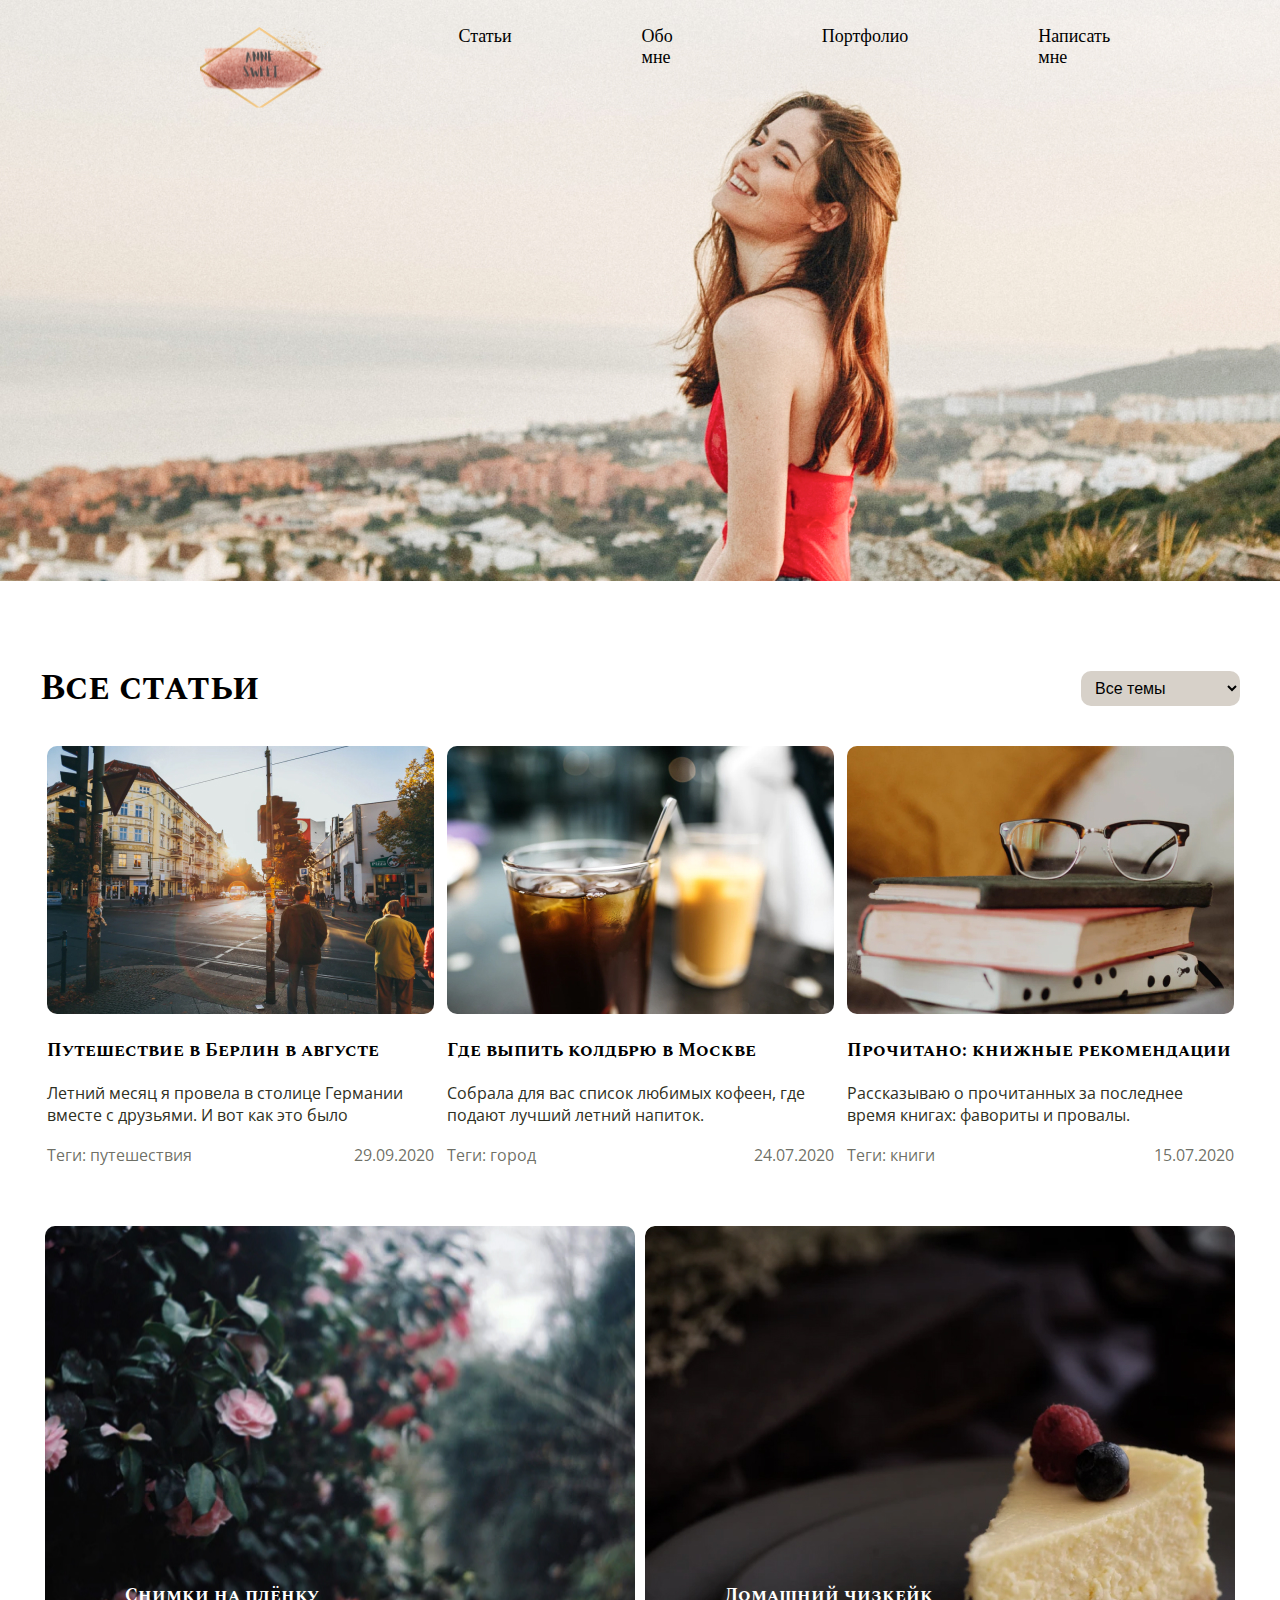
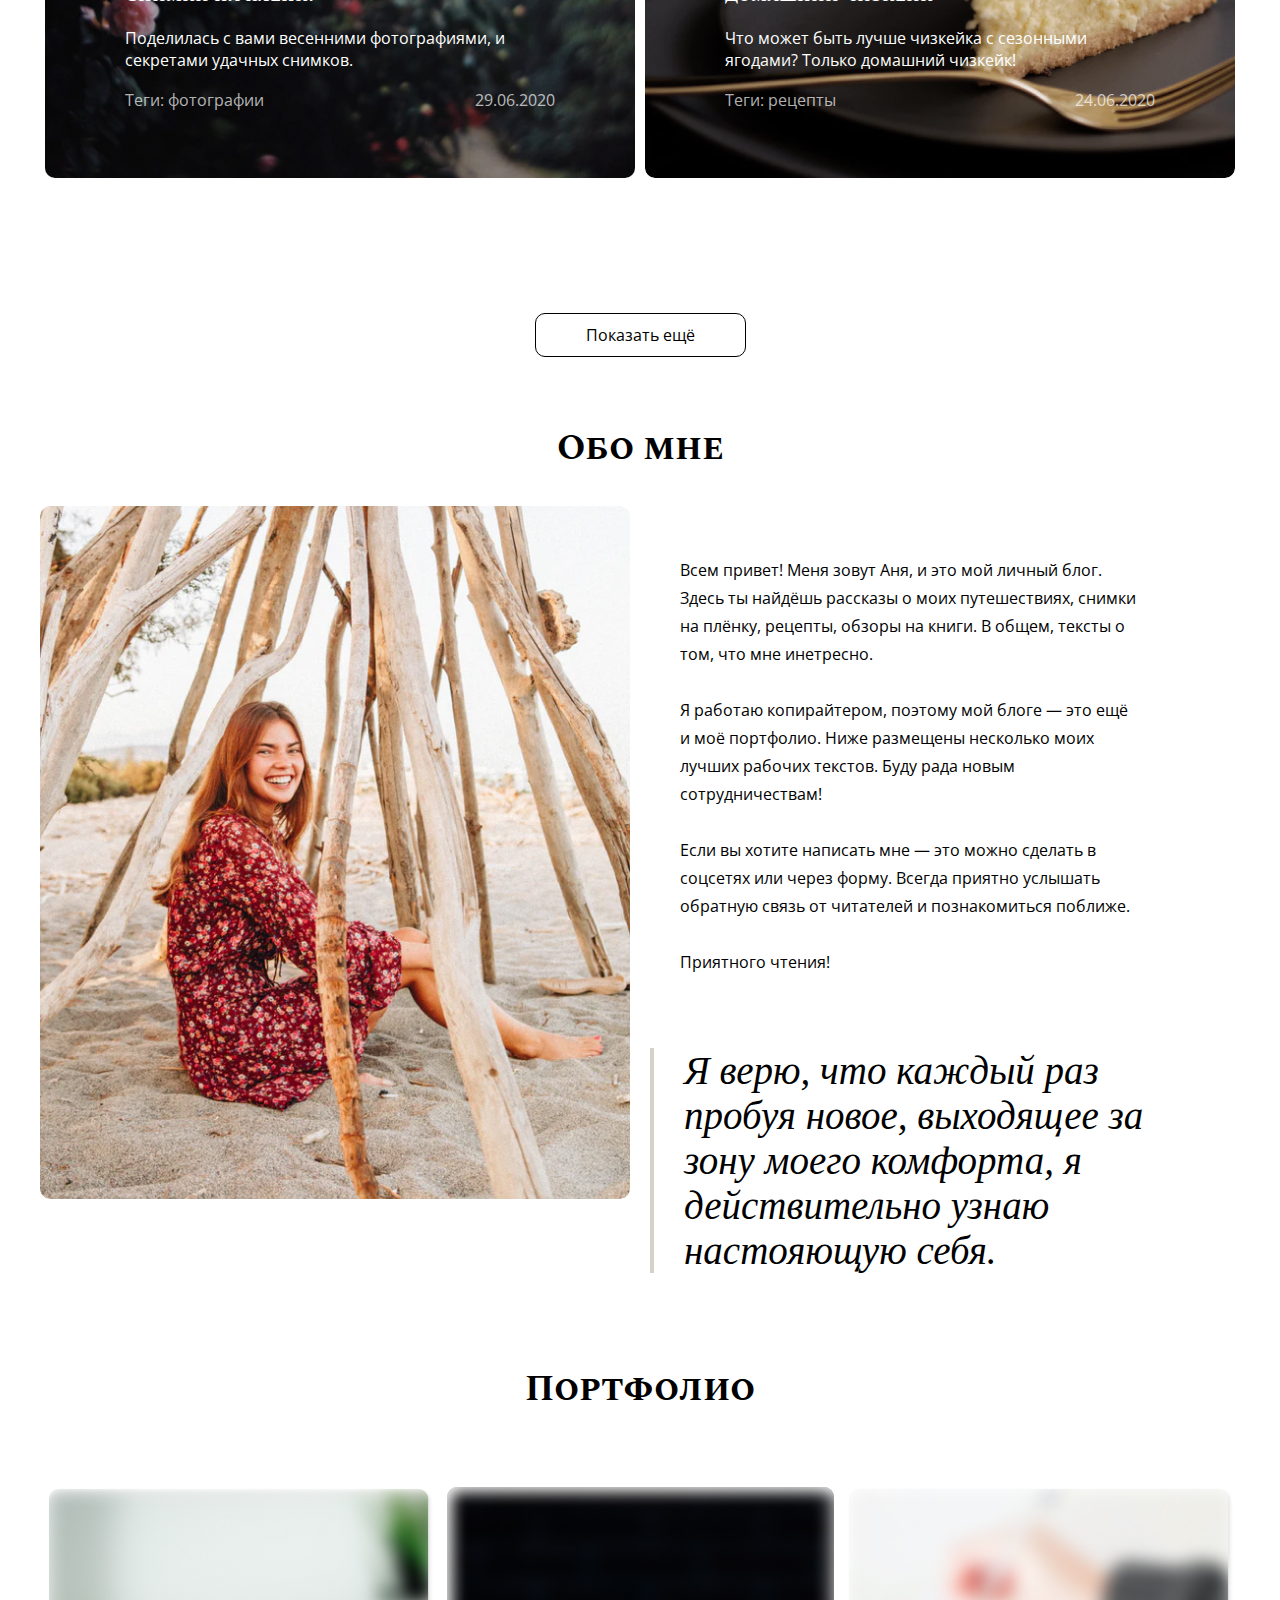
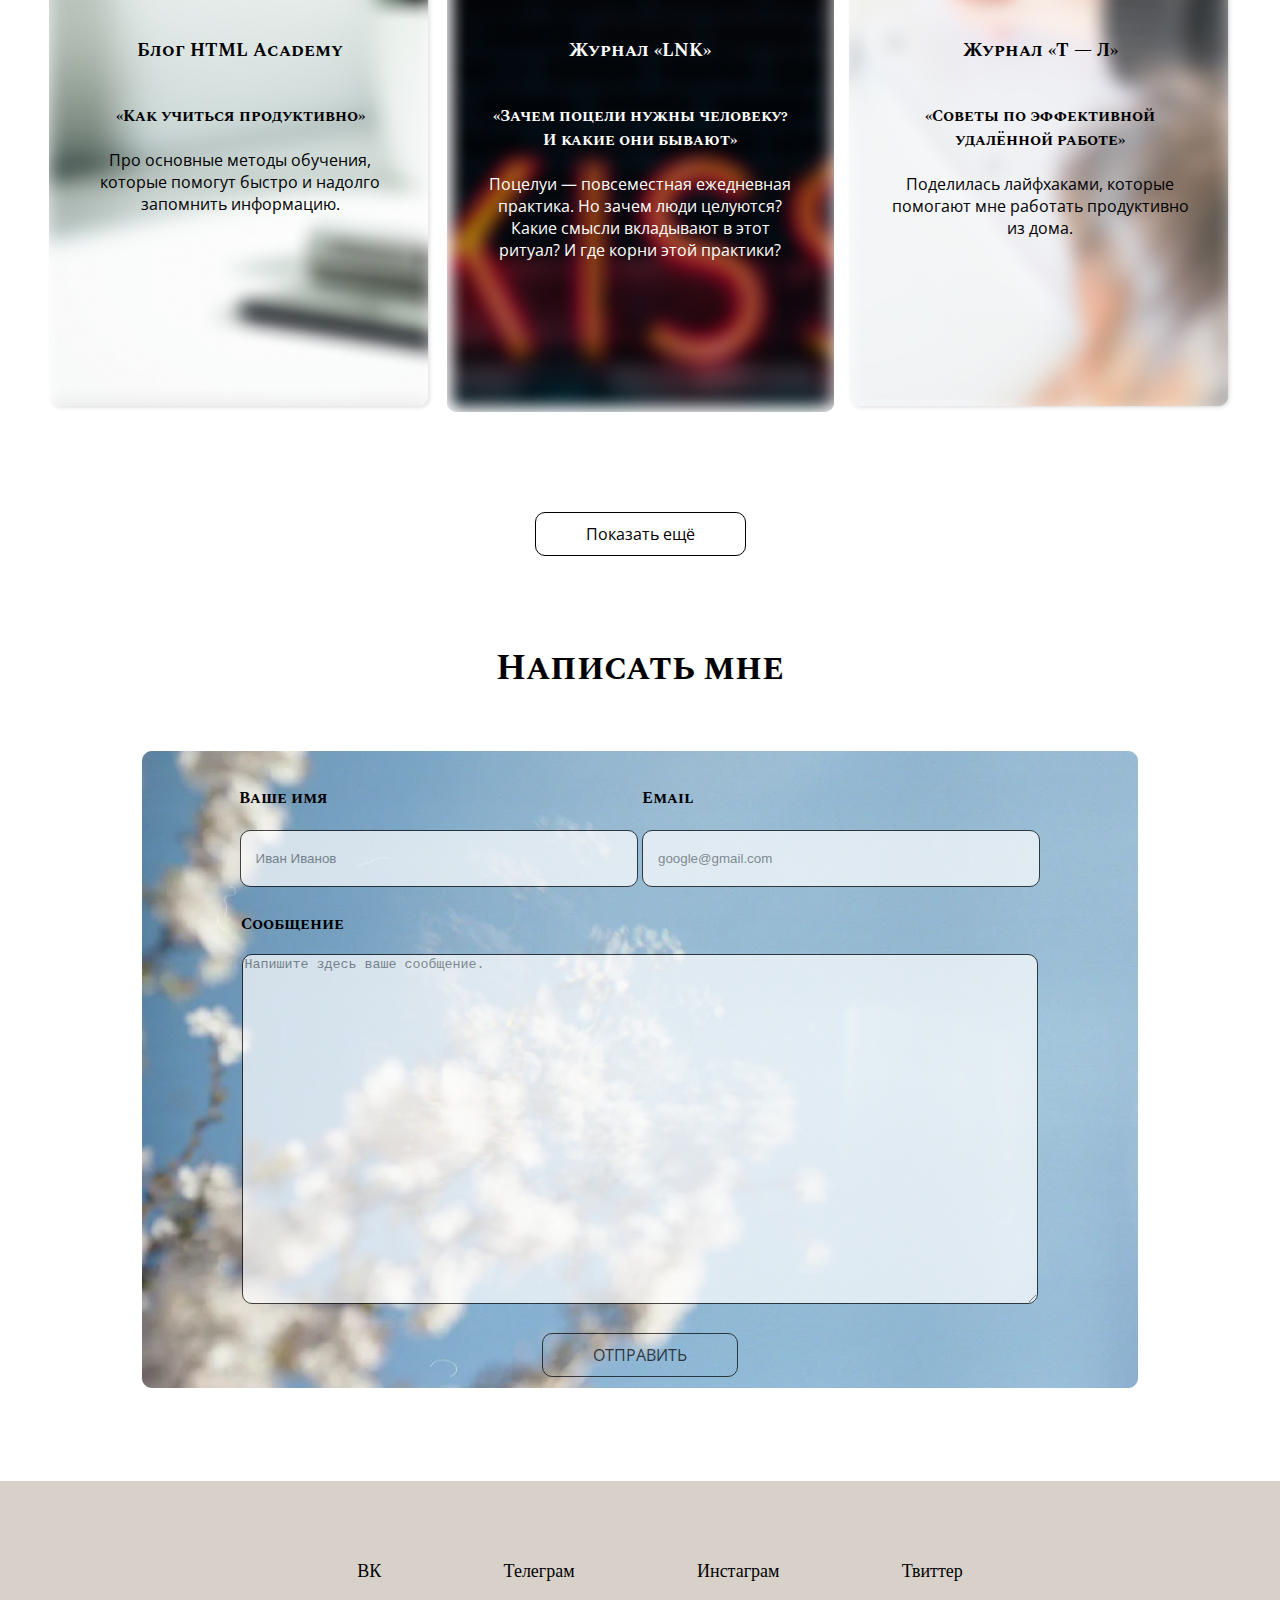
==== index.html @ 3b27bbf9 "Add files via upload" ====
<!DOCTYPE html>
<html lang="ru">

<head>
    <meta charset="UTF-8">
    <meta name="viewport" content="width=device-width, initial-scale=1.0">
    <link rel="stylesheet" href="/style.css">
    <title>Zaverstai</title>
</head>

<body>
    <header>
        <nav>
            <ul class="nav">
                <li class="img"><a href="/index.html"><img src="/images/logo.png" alt="logo" /></a></li>
                <li><a href="#posts">Статьи</a></li>
                <li><a href="#about">Обо мне</a></li>
                <li><a href="#portfolio">Портфолио</a></li>
                <li><a href="#feedback">Написать мне</a></li>
            </ul>
        </nav>
    </header>
    <section class="headerimg"></section>
    <main class="page">
        <section id="posts" class="posts">
            <div class="header-posts">
                <h2>Все статьи</h2>
                <select class="filter" name="thems" id="thems">
                    <option selected value="all">Все темы</option>
                    <option value="sity">Город</option>
                    <option value="books">Книги</option>
                    <option value="travels">Путешествия</option>
                    <option value="recipes">Рецепты</option>
                    <option value="photo">Фотографии</option>
                </select>
            </div>
            <div class="posts-m">
                <div class="post-m-detail news" data-category="travels">
                    <a href="/page.html"><img src="/images/post-m1.jpg" alt=""></a>
                    <div class="description">
                        <h3>Путешествие в Берлин в августе</h3>
                        <span>Летний месяц я провела в столице Германии вместе с друзьями. И вот как это было</span>
                        <br><br>
                        <span>Теги: путешествия</span>
                        <span>29.09.2020</span>
                    </div>
                </div>
                <div class="post-m-detail news" data-category="sity">
                    <a href="/page.html"><img src="/images/post-m2.jpg" alt=""></a>
                    <div class="description">
                        <h3>Где выпить колдбрю в Москве</h3>
                        <span>Собрала для вас список любимых кофеен, где подают лучший летний напиток.</span>
                        <br><br>
                        <span>Теги: город</span>
                        <span>24.07.2020</span>
                    </div>
                </div>
                <div class="post-m-detail news" data-category="books">
                    <a href="/page.html"><img src="/images/post-m3.jpg" alt=""></a>
                    <div class="description">
                        <h3>Прочитано: книжные рекомендации</h3>
                        <span>Рассказываю о прочитанных за последнее время книгах: фавориты и провалы.</span>
                        <br><br>
                        <span>Теги: книги</span>
                        <span>15.07.2020</span>
                    </div>
                </div>
            </div>
            <div class="posts-b">
                <div class="post-b-detail news" data-category="photo">
                    <a href="/page.html"><img src="/images/post-b1.jpg" alt=""></a>
                    <div class="description">
                        <h3>Снимки на плёнку</h3>
                        <span>Поделилась с вами весенними фотографиями, и секретами удачных снимков.</span>
                        <br><br>
                        <span>Теги: фотографии</span>
                        <span>29.06.2020</span>
                    </div>
                </div>
                <div class="post-b-detail news" data-category="recipes">
                    <a href="/page.html"><img src="/images/post-b2.jpg" alt=""></a>
                    <div class="description">
                        <h3>Домашний чизкейк</h3>
                        <span>Что может быть лучше чизкейка с сезонными ягодами? Только домашний чизкейк!</span>
                        <br><br>
                        <span>Теги: рецепты</span>
                        <span>24.06.2020</span>
                    </div>
                </div>
            </div>
            <button>Показать ещё</button>
        </section>
        <section id="about" class="about">
            <h2>Обо мне</h2>
            <div class="about-contain">
                <div class="about-img">
                    <img src="/images/about.jpg" alt="">
                </div>
                <div class="about-text">
                    <div>
                        Всем привет! Меня зовут Аня, и это мой личный блог.
                        Здесь ты найдёшь рассказы о моих путешествиях, снимки
                        на плёнку, рецепты, обзоры на книги. В общем, тексты о том,
                        что мне инетресно.
                        <br><br>
                        Я работаю копирайтером, поэтому мой блоге — это ещё и моё
                        портфолио. Ниже размещены несколько моих лучших
                        рабочих текстов. Буду рада новым сотрудничествам!
                        <br><br>
                        Если вы хотите написать мне — это можно сделать в соцсетях
                        или через форму. Всегда приятно услышать обратную связь
                        от читателей и познакомиться поближе.
                        <br><br>
                        Приятного чтения!
                    </div>
                    <blockquote>
                        Я верю, что каждый раз пробуя новое, выходящее за зону моего
                        комфорта, я действительно узнаю настояющую себя.
                    </blockquote>
                </div>
            </div>
        </section>
        <section id="portfolio" class="portfolio">
            <h2>Портфолио</h2>
            <div class="portfolio-list">
                <div class="description">
                    <h3>Блог HTML Academy</h3>
                    <h4>«Как учиться продуктивно»</h4>
                    <div>Про основные методы обучения, которые помогут быстро и надолго запомнить информацию.</div>
                </div>
                <div class="description">
                    <h3>Журнал «LNK»</h3>
                    <h4>«Зачем поцели нужны человеку? И какие они бывают»</h4>
                    <div>Поцелуи — повсеместная ежедневная практика. Но зачем люди целуются?
                        Какие смысли вкладывают в этот ритуал? И где корни этой практики?</div>
                </div>
                <div class="description">
                    <h3>Журнал «Т — Л»</h3>
                    <h4>«Советы по эффективной удалённой работе»</h4>
                    <div>Поделилась лайфхаками, которые помогают мне работать продуктивно из дома. </div>
                </div>
            </div>
            <button>Показать ещё</button>
        </section>
        <section id="feedback" class="feedback">
            <h2>Написать мне</h2>
            <form class="feedback-form" action="">
                <label for="name">Ваше имя</label>
                <label for="email">Email</label>
                <br>
                <input type="text" name="name" id="name" placeholder="Иван Иванов" required>
                <input type="email" name="email" id="email" placeholder="google@gmail.com" required>
                <br>
                <label for="message">Сообщение</label>
                <br>
                <textarea name="message" id="message" placeholder="Напишите здесь ваше сообщение." minlength="10" maxlength="200" required></textarea>
                <br>
                <button type="submit">ОТПРАВИТЬ</button>
            </form>
        </section>
    </main>
    <footer>
        <ul>
            <li><a href="#">ВК</a></li>
            <li><a href="#">Телеграм</a></li>
            <li><a href="#">Инстаграм</a></li>
            <li><a href="#">Твиттер</a></li>
        </ul>
    </footer>
    <script src="/script.js"></script>
</body>

</html>
---- style.css ----
@import url('https://fonts.googleapis.com/css2?family=Spectral+SC:wght@700&display=swap');
@import url('https://fonts.googleapis.com/css2?family=Open+Sans&display=swap');

* {
    box-sizing: border-box;
}

.hidden {
    display: none;
}

html {
    background: #E5E5E5;
    overflow-x: hidden;
}

body {
    max-width: 1440px;
    margin: auto;
    width: 100%;
    background-color: #ffffff;
}

main.page {
    padding-top: 50px;
    height: 4100px;
}

main.page-detail {
    margin-left: 110px;
}

h2, h3 {
    font-family: 'Spectral SC', serif;
    font-style: normal;
    font-weight: bold;
}

h2 {
    text-align: center;
}

h3 {
    font-size: 18px;
}

h2 {
    font-size: 36px;
    line-height: 55px;
}

div.img {
    display: flex;
    padding: 10px;
}

button {
    cursor: pointer;
}

a {
    text-decoration: none;
    color: black;
    font-size: 18px;
}

/* Navbar */

nav {
    margin: auto;
    position: absolute;
    max-width: 1440px;
    width: 100%;
}

.headerimg {
    max-height: 581px;
    min-height: 581px;
    background: url("/images/headerbg.jpg");
}

.page-headerimg {
    max-height: 581px;
    min-height: 581px;
    background: url("/images/page-header.jpg");
}

    ul.nav {
        display: flex;
    }

        nav img {
            /* min-width: 130px;
            min-height: 82px; */
            max-width: 130px;
            max-height: 82px;
        }

        li {
            font-size: 18px !important;
            list-style: none;
            padding: 10px;
        }

        .nav li:first-child {
            margin-right: auto;
            margin-left: 150px;
        }

        .nav li:nth-child(2) {
            margin-left: 110px;
        }

        .nav li:nth-child(3) {
            margin-left: 110px;
        }

        .nav li:nth-child(4) {
            margin-left: 110px;
        }

        .nav li:last-child {
            margin-left: 110px;
            margin-right: 150px;
        }

/* End Navbar */

/* Posts */

.posts {
    margin: auto;
    width: 100%;
    max-width: 1200px;
    max-height: 1290px;
    min-height: 1290px;
}

    .header-posts {
        display: flex;
    }

        .header-posts h2 {
            margin-right: auto;
        }

        .header-posts select {
            cursor: pointer;
            margin-top: auto;
            margin-bottom: auto;
            margin-left: auto;
            background: #D7D1C9;
            border-radius: 10px;
            border: none;
            padding: 8px 30px 8px 10px;
            font-size: 16px;
        }

        .posts-m {
            display: flex;
            justify-content: space-around;
            max-width: 100%;
        }

            .post-m-detail {
                max-width: 387px;
                max-height: 420px;
            }

                .post-m-detail img {
                    border-radius: 10px;
                    max-width: 387px;
                    max-height: 268px;
                }

                    .post-m-detail .description span:first-of-type {
                        font-family: 'Open Sans', sans-serif;
                        font-size: 16px;
                        color: #2E2F22;
                    }

                    .post-m-detail .description span:nth-of-type(2) {
                        font-family: 'Open Sans', sans-serif;
                        font-size: 16px;
                        color: rgba(46, 47, 34, 70%);
                    }

                    .post-m-detail .description span:last-of-type {
                        font-family: 'Open Sans', sans-serif;
                        font-size: 16px;
                        color: rgba(46, 47, 34, 70%);
                        float: right;
                    }

        .posts-b {
            display: flex;
            justify-content: space-around;
            max-width: 100%;
        }

            .post-b-detail {
                margin-top: 60px;
                max-width: 590px;
                max-height: 552px;
            }

                .post-b-detail img{
                    position: absolute;
                    max-width: 590px;
                    min-width: 590px;
                    max-height: 552px;
                    min-height: 552px;
                    border-radius: 10px;
                }

                .post-b-detail h3 {
                    color: #FFFFFF;
                }

                    .post-b-detail .description {
                        position: relative;
                        top: 230%;
                        padding-left: 80px;
                        padding-right: 80px;
                    }

                        .post-b-detail .description span:first-of-type {
                            font-family: 'Open Sans', sans-serif;
                            font-size: 16px;
                            color: #FFFFFF;
                        }

                        .post-b-detail .description span:nth-of-type(2) {
                            font-family: 'Open Sans', sans-serif;
                            font-size: 16px;
                            color: rgba(255, 255, 255, 70%);
                        }


                        .post-b-detail .description span:last-of-type {
                            font-family: 'Open Sans', sans-serif;
                            font-size: 16px;
                            color: rgba(255, 255, 255, 70%);
                            float: right;
                        }

        .posts button {
            display: block;
            margin: auto;
            font-family: 'Open Sans';
            font-size: 16px;
            margin-top: 45%;
            background: #FFFFFF;
            border: 1px solid black;
            border-radius: 10px;
            padding: 10px 50px 10px 50px;
        }

/* End Posts */

/* About */

.about {
    margin-left: auto;
    margin-right: auto;
    margin-top: 100px;
    width: 100%;
    max-width: 1200px;
    max-height: 797;
    min-height: 797px;
}

    .about h2 {
        text-align: center;
    }

            .about-img img {
                max-width: 590px;
                max-height: 693px;
                height: 100%;
                border-radius: 10px;
            }

            .about-text {
                padding-left: 50px;
                padding-top: 50px;
                font-family: 'Open Sans';
                font-size: 16px;
            }

                .about-text blockquote{
                    margin-left: -30px;
                }

                .about-text div {
                    padding-right: 100px;
                    line-height: 28px;
                }

        .about-contain {
            display: flex;
            justify-content: space-around;
            max-width: 100%;
        }

/* End About */

/* Portfolio */

.portfolio {
    margin: auto;
    margin-top: 50px;
    max-width: 1200px;
    max-height: 779px;
}

    .portfolio button {
        display: block;
        margin-right: auto;
        margin-left: auto;
        font-family: 'Open Sans';
        font-size: 16px;
        margin-top: 100px;
        background: #FFFFFF;
        border: 1px solid black;
        border-radius: 10px;
        padding: 10px 50px 10px 50px;
    }

    .portfolio-list {
        display: flex;
        justify-content: space-around;
        width: 100%;
        margin-top: 70px;
    }

        .portfolio-list .description {
            box-shadow: inset 0px 0px 20px #FFFFFF;
            min-width: 387px;
            min-height: 525px;
            max-width: 387px;
            max-height: 525px;
            border-radius: 10px;
        }

        .portfolio-list .description:first-child {
            background: url("/images/portfolio1.jpg") no-repeat;
            background-size: 100% 100%;
        }

        .portfolio-list .description:nth-child(2) {
            background: url("/images/portfolio2.jpg") no-repeat;
            background-size: 100% 100%;
            color: #FFFFFF;
        }

        .portfolio-list .description:last-child {
            background: url("/images/portfolio3.jpg") no-repeat;
            background-size: 100% 100%;
        }

        .portfolio-list .description h3 {
            margin-top: 150px;
            text-align: center;
        }

        .portfolio-list .description h4 {
            margin-top: 40px;
            text-align: center;
            font-family: 'Spectral SC', serif;
            font-style: normal;
            font-weight: bold;
            padding-right: 40px;
            padding-left: 40px;
        }

        .portfolio-list .description div {
            text-align: center;
            padding-right: 40px;
            padding-left: 40px;
            font-family: 'Open Sans';
            font-size: 16px;
        }

/* End Portfolio */

/* Feedback */

.feedback {
    min-width: 996px;
    min-height: 741px;
    max-width: 996px;
    max-height: 741px;
    margin-right: auto;
    margin-left: auto;
    margin-top: 100px;
}

    .feedback-form {
        padding-top: 60px;
        padding-bottom: 50px;
        text-align: center;
        border-radius: 10px;
        background: url("/images/form.jpg") 60% 40% no-repeat;
    }

        .feedback-form label {
            font-family: 'Spectral SC', serif;
            font-style: normal;
            font-weight: bold;
            font-style: 18px;
            margin-bottom: 100px;
        }

        .feedback-form label[for="email"] {
            padding-left: 310px;
            margin-right: 348px;
        }

        .feedback-form label[for="message"] {
            margin-right: 695px;
        }

        .feedback-form input {
            margin-top: 20px;
            margin-bottom: 25px;
            border-radius: 10px;
            padding-left: 15px;
            padding-top: 20px;
            padding-bottom: 20px;
            width: 40%;
            background: silver transparent;
            border: 1px solid black;
            opacity: 0.7;
        }

        .feedback-form textarea {
            margin-top: 18px;
            border-radius: 10px;
            min-height: 350px;
            max-height: 350px;
            max-width: 80%;
            min-width: 80%;
            background: silver transparent;
            border: 1px solid black;
            opacity: 0.7;
        }

        .feedback-form button[type="submit"] {
            font-family: 'Open Sans';
            font-size: 16px;
            border: 1px solid black;
            border-radius: 10px;
            padding: 10px 50px 10px 50px;
            margin-top: 25px;
            background: transparent;
            opacity: 0.7;
        }

/* End Feedback */

/* Page-Content */

.page-content {
    max-width: 998px;
    min-height: 1465px;
    max-height: 1465px;
}

    .page-content h2 {
        text-align: left;
        margin-bottom: 5px;
    }

    .page-content > div:first-of-type {
        display: inline-block;
        color: rgba(46, 47, 34, 70%);
        padding-bottom: 40px;
        font-family: 'Open Sans';
        font-size: 16px;
    }

    .page-content > div:nth-of-type(2) {
        display: inline-block;
        margin-left: 50px;
        color: rgba(46, 47, 34, 70%);
        padding-bottom: 40px;
        font-family: 'Open Sans';
        font-size: 16px;
    }

    .page-content p{
        display: inline-block;
        font-family: 'Open Sans';
        line-height: 28px;
        font-size: 16px;
    }

    .page-content img {
        width: 100%;
        height: 463px;
    }

    .page-content a {
        font-family: 'Open Sans';
        font-size: 36px;
        font-weight: bold;
    }

    .icons {
        display: flex;
        min-width: 998px;
        justify-content: flex-start;
    }

        
        .icons div:nth-child(2) {
            padding-left: 8px;
            font-size: 24px;
            align-self: flex-end;
        }

        .icons div:nth-child(3) {
            margin-left: auto;
        }

        .icons div:nth-child(4) {
            padding-left: 30px;
        }

        .icons div:last-child {
            padding-left: 30px;
        }

            .icons div img {
                max-width: 50px;
                max-height: 50px;
            }

            .icons div button {
                background: transparent;
                border: none;
            }

            .icons div button:focus {
                outline: transparent;
            }

            .icons div button.added img {
                filter: drop-shadow(2px 2px 2px red);
            }

/* End Page-Content */

/* Comments */

.comments {
    min-width: 793px;
    max-width: 793px;
    min-height: 816px;
    max-height: 816px;
    margin-top: 50px;
}

    .comments-detail {
        min-width: 793px;
        min-height: 429px;
        background: #ECE1E1;
        border-radius: 10px;
        padding-top: 5px;
        padding-left: 100px;
        font-size: 16px;
        font-family: 'Open sans';
    }

    .comments-detail h4 {
        padding-top: 14px;
        font-weight: bold;
    }

    .comments-detail img {
        float:left;
        min-width: 50px;
        min-height: 50px;
        max-width: 50px;
        max-height: 50px;
        border-radius: 10px;
        margin-right: 15px;
    }

    .comments-detail div div {
        margin-top: 50px;
    }

    .form-comments {
        margin-top: 60px;
        margin-left: 65px;
    }

        .form-comments h3 {
            margin-bottom: 50px;
            font-size: 24px;
        }

        .page-form{
            display: flex;
        }
    
            .page-form label {
                font-family: 'Open Sans';
                font-size: 16px;
            }

            .page-form input {
                border: none;
                width: 221px;
                border-bottom: 1px solid black;
            }

            .page-form textarea {
                min-width: 406px;
                max-width: 406px;
                min-height: 208px;
                max-height: 208px;
                margin-left: 100px;
                border-radius: 10px;
                padding: 20px;
            }

            .page-form button {
                margin-top: 50px;
                width: 221px;
                font-family: 'Open Sans';
                font-size: 16px;
                border: 1px solid black;
                border-radius: 10px;
                padding: 10px 50px 10px 50px;
                background: transparent;
            }

/* End Comments */

blockquote {
    margin-top: 72px;
    border-left: 4px solid #D7D1C9;
    font-family: 'Open',serif;
    font-style: italic;
    font-size: 39px;
    padding-left: 30px;
}

/* Footer */

footer {
    display: flex;
    margin: auto;
    width: 100%;
    min-height: 181px;
    max-height: 181px;
    background: #D7D1C9;
}

    footer ul {
        display: flex;
        margin: auto;
        width: 60%;
    }

        footer ul li:first-child {
            margin: auto;
        }

        footer ul li:nth-child(2) {
            margin: auto;
        }

        footer ul li:nth-child(3) {
            margin: auto;
        }

        footer ul li:last-child {
            margin-left: 110px;
            margin: auto;
        }

/* End Footer */
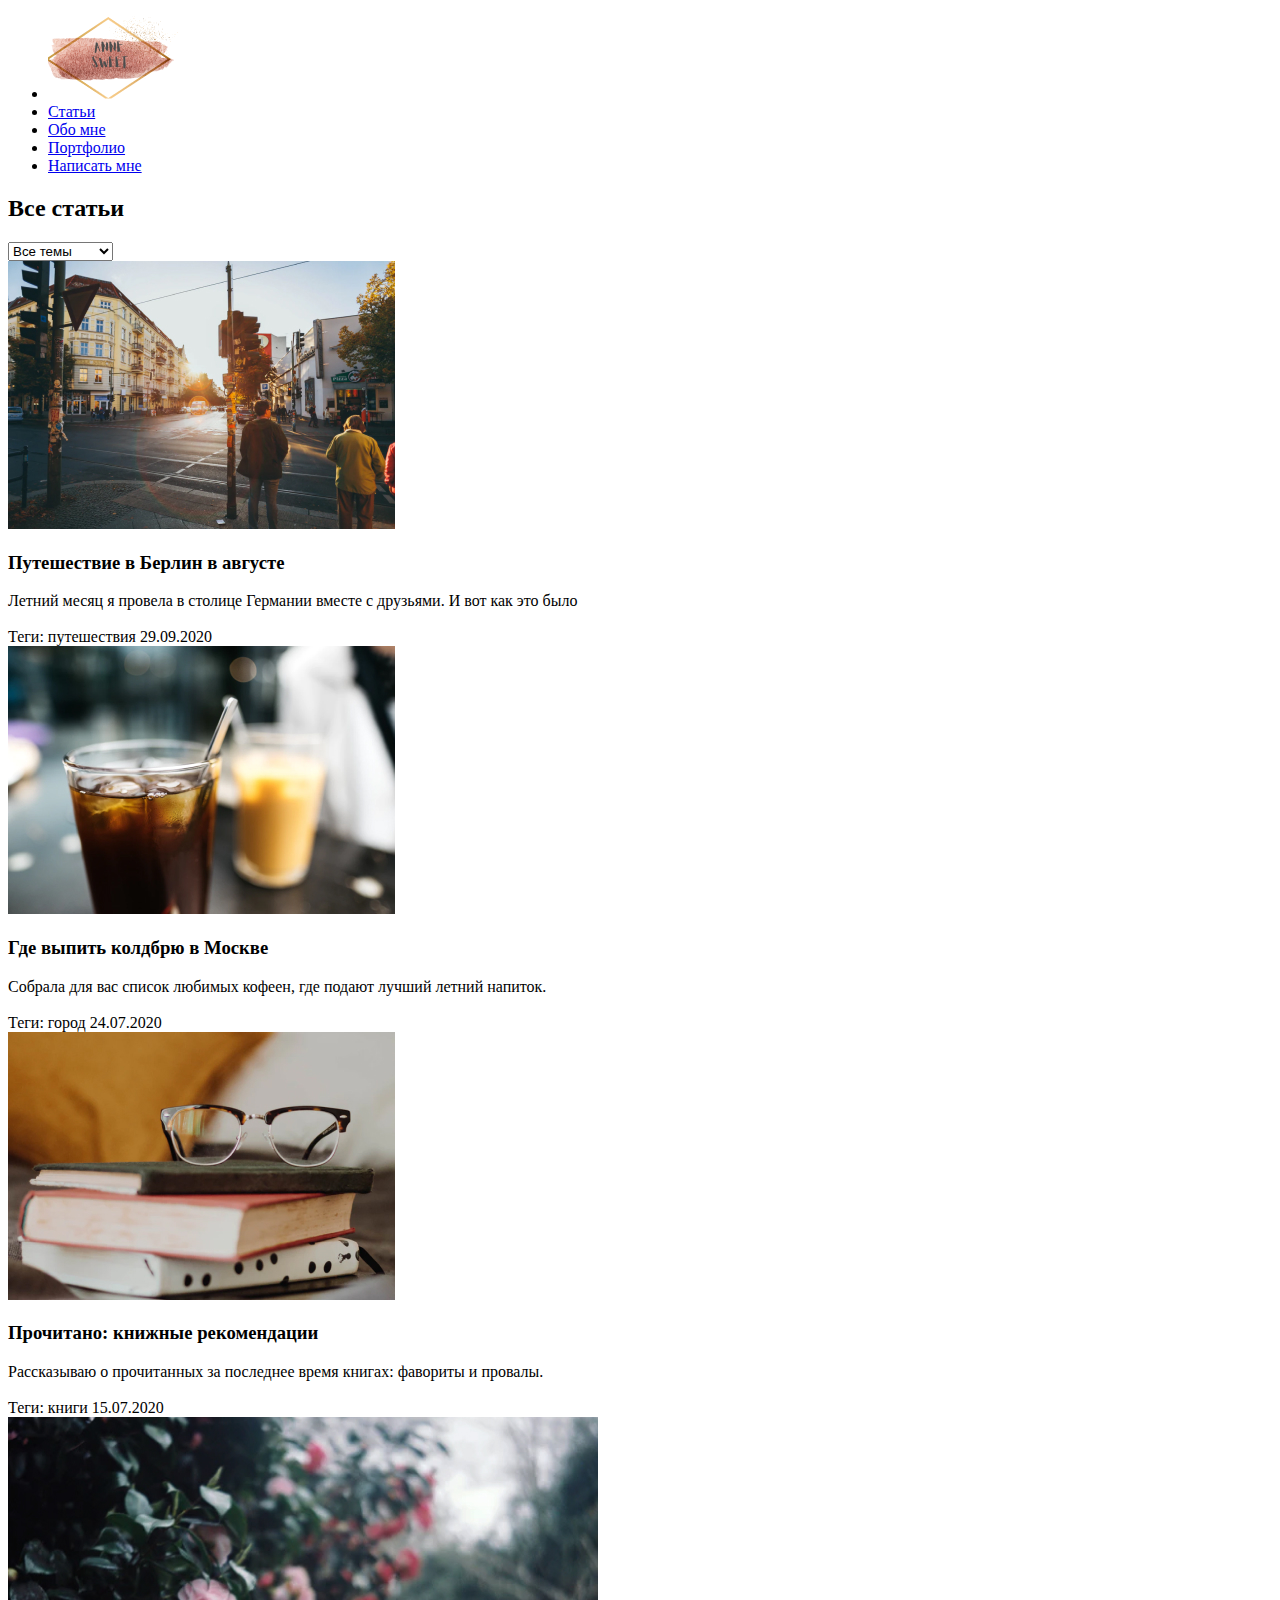
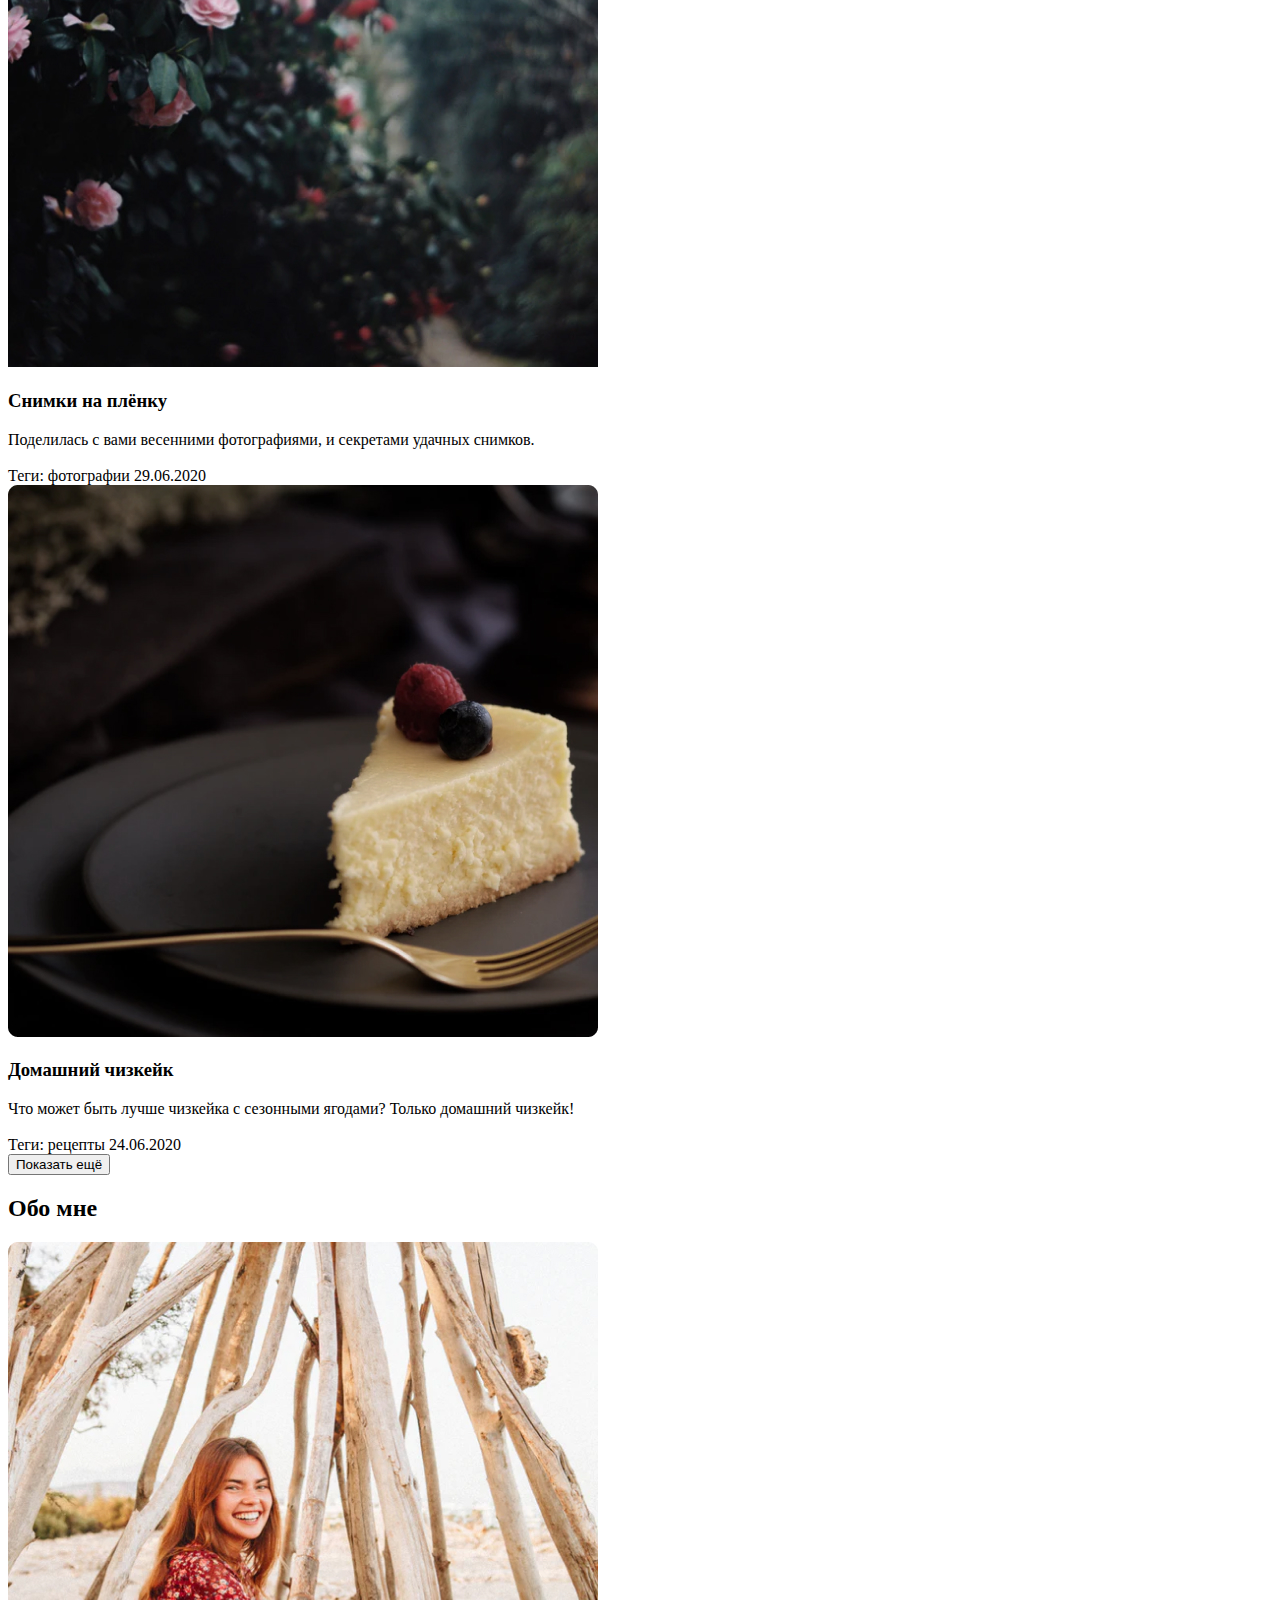
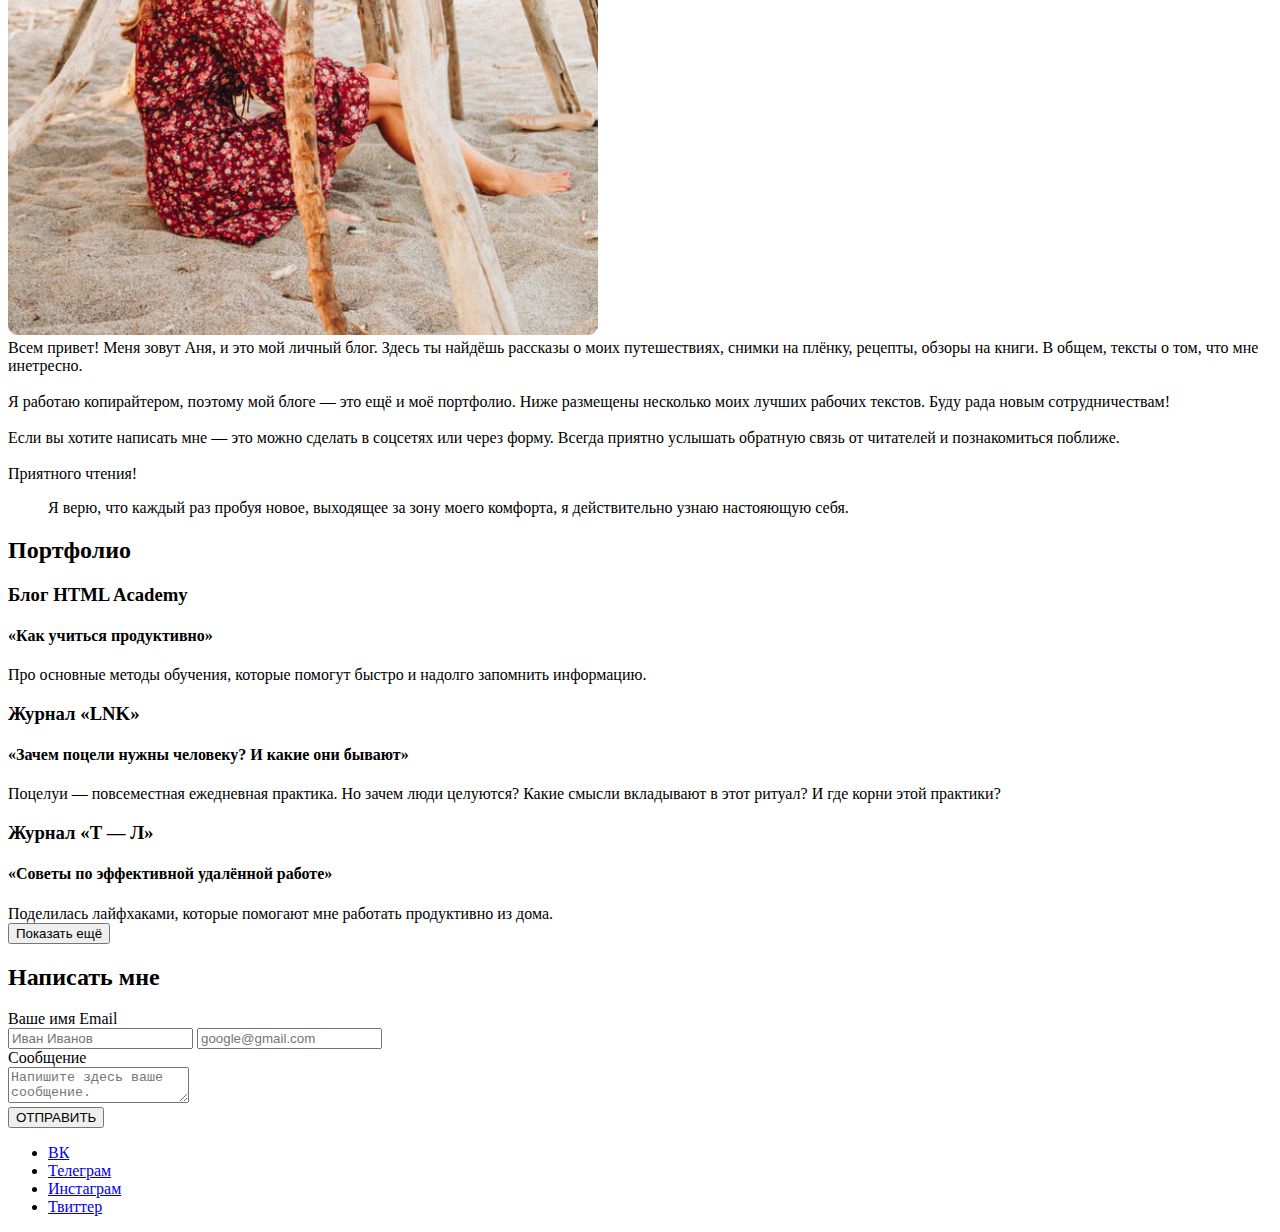
==== commit b3f7a0d7: "Update index.html" ====
--- a/index.html
+++ b/index.html
@@ -4,7 +4,7 @@
 <head>
     <meta charset="UTF-8">
     <meta name="viewport" content="width=device-width, initial-scale=1.0">
-    <link rel="stylesheet" href="/style.css">
+    <link rel="stylesheet" href="/zaverstai/style.css">
     <title>Zaverstai</title>
 </head>
 
@@ -12,7 +12,7 @@
     <header>
         <nav>
             <ul class="nav">
-                <li class="img"><a href="/index.html"><img src="/images/logo.png" alt="logo" /></a></li>
+                <li class="img"><a href="/index.html"><img src="https://renattop.github.io/zaverstai/images/logo.png" alt="logo" /></a></li>
                 <li><a href="#posts">Статьи</a></li>
                 <li><a href="#about">Обо мне</a></li>
                 <li><a href="#portfolio">Портфолио</a></li>
@@ -36,7 +36,7 @@
             </div>
             <div class="posts-m">
                 <div class="post-m-detail news" data-category="travels">
-                    <a href="/page.html"><img src="/images/post-m1.jpg" alt=""></a>
+                    <a href="/page.html"><img src="https://renattop.github.io/zaverstai/images/post-m1.jpg" alt=""></a>
                     <div class="description">
                         <h3>Путешествие в Берлин в августе</h3>
                         <span>Летний месяц я провела в столице Германии вместе с друзьями. И вот как это было</span>
@@ -46,7 +46,7 @@
                     </div>
                 </div>
                 <div class="post-m-detail news" data-category="sity">
-                    <a href="/page.html"><img src="/images/post-m2.jpg" alt=""></a>
+                    <a href="/page.html"><img src="https://renattop.github.io/zaverstai/images/post-m2.jpg" alt=""></a>
                     <div class="description">
                         <h3>Где выпить колдбрю в Москве</h3>
                         <span>Собрала для вас список любимых кофеен, где подают лучший летний напиток.</span>
@@ -56,7 +56,7 @@
                     </div>
                 </div>
                 <div class="post-m-detail news" data-category="books">
-                    <a href="/page.html"><img src="/images/post-m3.jpg" alt=""></a>
+                    <a href="/page.html"><img src="https://renattop.github.io/zaverstai/images/post-m3.jpg" alt=""></a>
                     <div class="description">
                         <h3>Прочитано: книжные рекомендации</h3>
                         <span>Рассказываю о прочитанных за последнее время книгах: фавориты и провалы.</span>
@@ -68,7 +68,7 @@
             </div>
             <div class="posts-b">
                 <div class="post-b-detail news" data-category="photo">
-                    <a href="/page.html"><img src="/images/post-b1.jpg" alt=""></a>
+                    <a href="/page.html"><img src="https://renattop.github.io/zaverstai/images/post-b1.jpg" alt=""></a>
                     <div class="description">
                         <h3>Снимки на плёнку</h3>
                         <span>Поделилась с вами весенними фотографиями, и секретами удачных снимков.</span>
@@ -78,7 +78,7 @@
                     </div>
                 </div>
                 <div class="post-b-detail news" data-category="recipes">
-                    <a href="/page.html"><img src="/images/post-b2.jpg" alt=""></a>
+                    <a href="/page.html"><img src="https://renattop.github.io/zaverstai/images/post-b2.jpg" alt=""></a>
                     <div class="description">
                         <h3>Домашний чизкейк</h3>
                         <span>Что может быть лучше чизкейка с сезонными ягодами? Только домашний чизкейк!</span>
@@ -94,7 +94,7 @@
             <h2>Обо мне</h2>
             <div class="about-contain">
                 <div class="about-img">
-                    <img src="/images/about.jpg" alt="">
+                    <img src="https://renattop.github.io/zaverstai/images/about.jpg" alt="">
                 </div>
                 <div class="about-text">
                     <div>
@@ -167,7 +167,7 @@
             <li><a href="#">Твиттер</a></li>
         </ul>
     </footer>
-    <script src="/script.js"></script>
+    <script src="/zaverstai/script.js"></script>
 </body>
 
-</html>+</html>
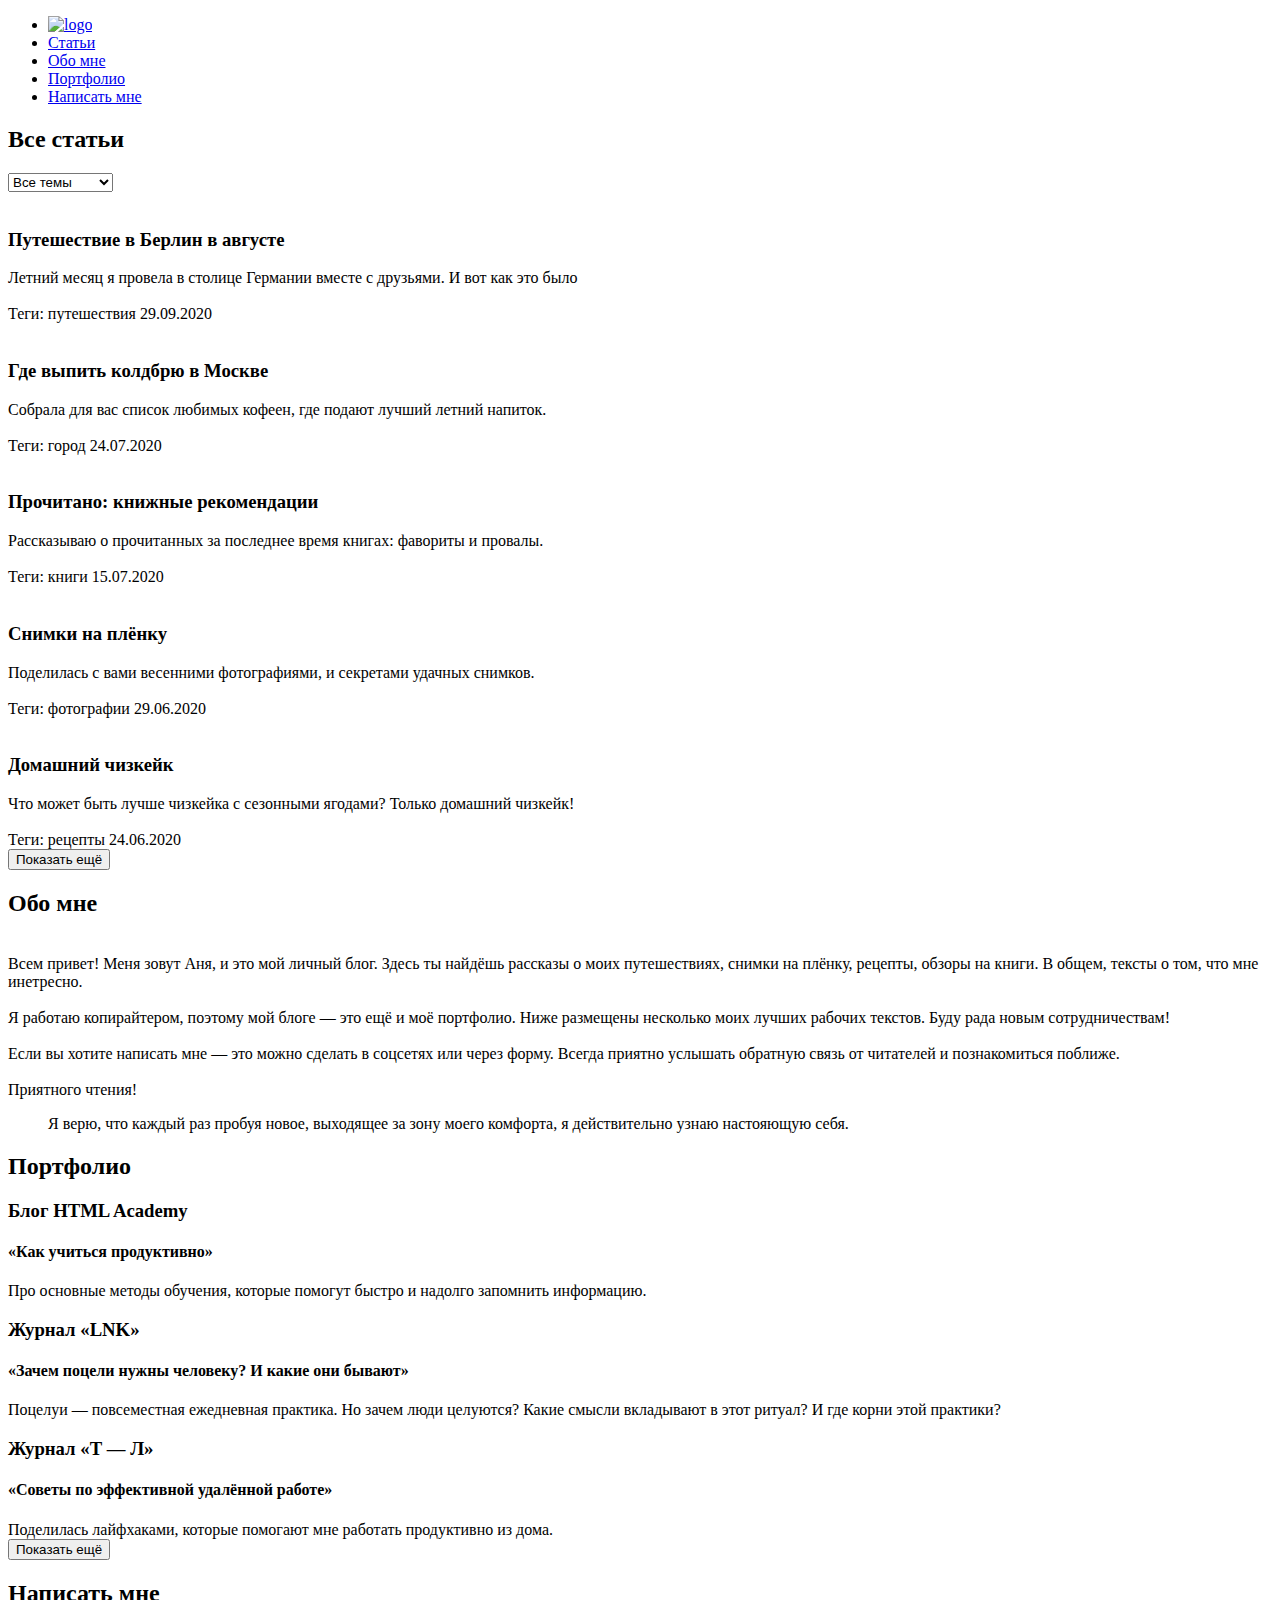
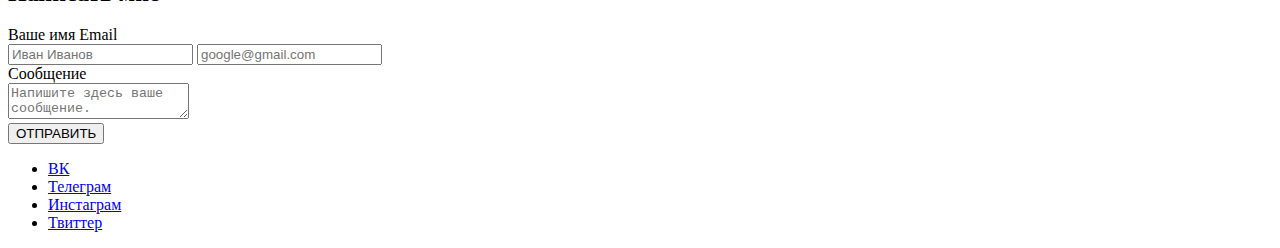
==== commit 23889846: "Update index.html" ====
--- a/index.html
+++ b/index.html
@@ -12,7 +12,7 @@
     <header>
         <nav>
             <ul class="nav">
-                <li class="img"><a href="/index.html"><img src="https://renattop.github.io/zaverstai/images/logo.png" alt="logo" /></a></li>
+                <li class="img"><a href="/index.html"><img src="/zaverstai/images/logo.png" alt="logo" /></a></li>
                 <li><a href="#posts">Статьи</a></li>
                 <li><a href="#about">Обо мне</a></li>
                 <li><a href="#portfolio">Портфолио</a></li>
@@ -36,7 +36,7 @@
             </div>
             <div class="posts-m">
                 <div class="post-m-detail news" data-category="travels">
-                    <a href="/page.html"><img src="https://renattop.github.io/zaverstai/images/post-m1.jpg" alt=""></a>
+                    <a href="/page.html"><img src="/zaverstai/images/post-m1.jpg" alt=""></a>
                     <div class="description">
                         <h3>Путешествие в Берлин в августе</h3>
                         <span>Летний месяц я провела в столице Германии вместе с друзьями. И вот как это было</span>
@@ -46,7 +46,7 @@
                     </div>
                 </div>
                 <div class="post-m-detail news" data-category="sity">
-                    <a href="/page.html"><img src="https://renattop.github.io/zaverstai/images/post-m2.jpg" alt=""></a>
+                    <a href="/page.html"><img src="/zaverstai/images/post-m2.jpg" alt=""></a>
                     <div class="description">
                         <h3>Где выпить колдбрю в Москве</h3>
                         <span>Собрала для вас список любимых кофеен, где подают лучший летний напиток.</span>
@@ -56,7 +56,7 @@
                     </div>
                 </div>
                 <div class="post-m-detail news" data-category="books">
-                    <a href="/page.html"><img src="https://renattop.github.io/zaverstai/images/post-m3.jpg" alt=""></a>
+                    <a href="/page.html"><img src="/zaverstai/images/post-m3.jpg" alt=""></a>
                     <div class="description">
                         <h3>Прочитано: книжные рекомендации</h3>
                         <span>Рассказываю о прочитанных за последнее время книгах: фавориты и провалы.</span>
@@ -68,7 +68,7 @@
             </div>
             <div class="posts-b">
                 <div class="post-b-detail news" data-category="photo">
-                    <a href="/page.html"><img src="https://renattop.github.io/zaverstai/images/post-b1.jpg" alt=""></a>
+                    <a href="/page.html"><img src="/zaverstai/images/post-b1.jpg" alt=""></a>
                     <div class="description">
                         <h3>Снимки на плёнку</h3>
                         <span>Поделилась с вами весенними фотографиями, и секретами удачных снимков.</span>
@@ -78,7 +78,7 @@
                     </div>
                 </div>
                 <div class="post-b-detail news" data-category="recipes">
-                    <a href="/page.html"><img src="https://renattop.github.io/zaverstai/images/post-b2.jpg" alt=""></a>
+                    <a href="/page.html"><img src="/zaverstai/images/post-b2.jpg" alt=""></a>
                     <div class="description">
                         <h3>Домашний чизкейк</h3>
                         <span>Что может быть лучше чизкейка с сезонными ягодами? Только домашний чизкейк!</span>
@@ -94,7 +94,7 @@
             <h2>Обо мне</h2>
             <div class="about-contain">
                 <div class="about-img">
-                    <img src="https://renattop.github.io/zaverstai/images/about.jpg" alt="">
+                    <img src="/zaverstai/images/about.jpg" alt="">
                 </div>
                 <div class="about-text">
                     <div>
